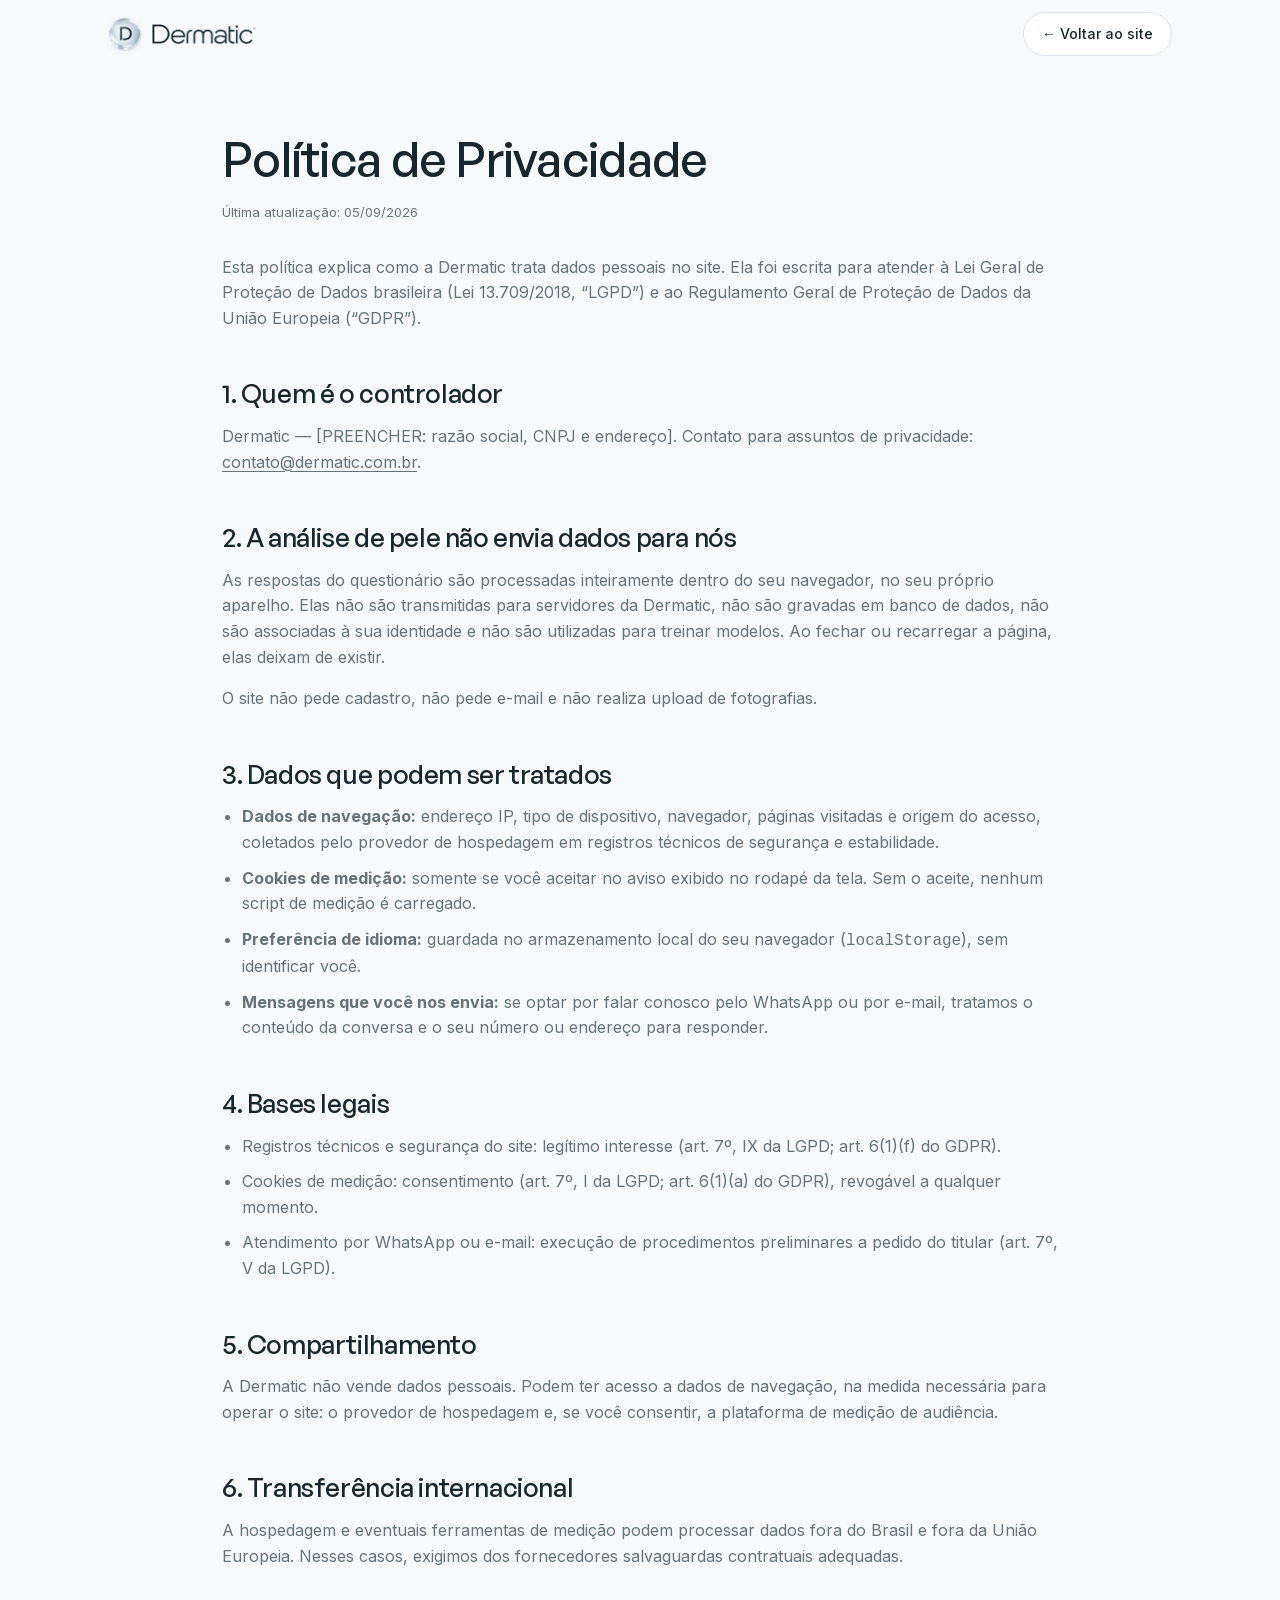
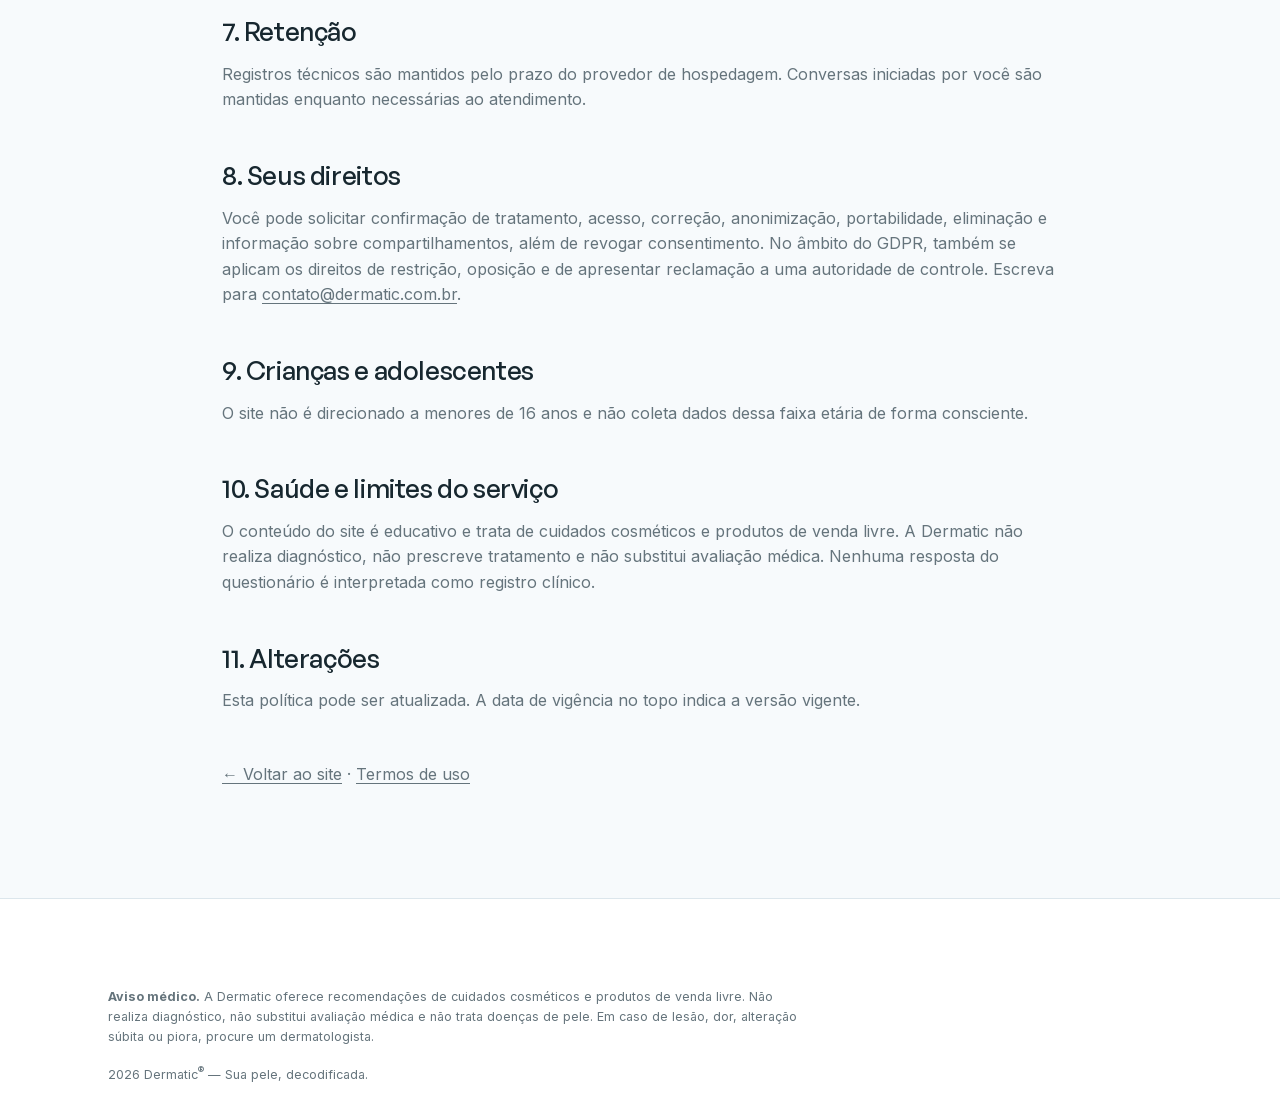
==== privacidade.html @ 9b75f523 "Site institucional da Dermatic com análise de pele Landing page única e estática, com o quiz de 9 pe" ====
<!doctype html>
<html lang="pt-BR">
<head>
<meta charset="utf-8">
<meta name="viewport" content="width=device-width,initial-scale=1">
<title>Política de Privacidade — Dermatic</title>
<meta name="description" content="Como a Dermatic trata dados pessoais: o que é coletado, o que não é, e seus direitos sob a LGPD e o GDPR.">
<meta name="robots" content="index,follow">
<link rel="canonical" href="https://dermatic.com.br/privacidade.html">
<link rel="icon" href="favicon.ico" sizes="any">
<link rel="stylesheet" href="assets/css/styles.css">
</head>
<body>
<header class="header">
  <div class="wrap header-in">
    <a class="brand" href="index.html" aria-label="Dermatic — página inicial">
      <img class="orb" src="assets/logo/orb-mark.png" width="34" height="34" alt="" aria-hidden="true">
      <img class="wordmark" src="assets/logo/wordmark.png" width="104" height="21" alt="Dermatic">
    </a>
    <div class="header-actions">
      <a class="btn btn-ghost btn-sm" href="index.html">← Voltar ao site</a>
    </div>
  </div>
</header>

<main class="wrap doc">
  <h1>Política de Privacidade</h1>
  <p class="updated">Última atualização: <!-- TODO: revisão jurídica — inserir data de vigência -->05/09/2026</p>

  <p>Esta política explica como a Dermatic trata dados pessoais no site. Ela foi escrita para atender à Lei Geral de Proteção de Dados brasileira (Lei 13.709/2018, “LGPD”) e ao Regulamento Geral de Proteção de Dados da União Europeia (“GDPR”).</p>

  <h2>1. Quem é o controlador</h2>
  <!-- TODO: revisão jurídica — inserir razão social, CNPJ e endereço completo do controlador -->
  <p>Dermatic — [PREENCHER: razão social, CNPJ e endereço]. Contato para assuntos de privacidade: <a href="mailto:contato@dermatic.com.br">contato@dermatic.com.br</a>.</p>
  <!-- TODO: revisão jurídica — indicar encarregado (DPO) exigido pelo art. 41 da LGPD, se aplicável -->

  <h2>2. A análise de pele não envia dados para nós</h2>
  <p>As respostas do questionário são processadas inteiramente dentro do seu navegador, no seu próprio aparelho. Elas não são transmitidas para servidores da Dermatic, não são gravadas em banco de dados, não são associadas à sua identidade e não são utilizadas para treinar modelos. Ao fechar ou recarregar a página, elas deixam de existir.</p>
  <p>O site não pede cadastro, não pede e-mail e não realiza upload de fotografias.</p>

  <h2>3. Dados que podem ser tratados</h2>
  <ul>
    <li><strong>Dados de navegação:</strong> endereço IP, tipo de dispositivo, navegador, páginas visitadas e origem do acesso, coletados pelo provedor de hospedagem em registros técnicos de segurança e estabilidade.</li>
    <li><strong>Cookies de medição:</strong> somente se você aceitar no aviso exibido no rodapé da tela. Sem o aceite, nenhum script de medição é carregado.</li>
    <li><strong>Preferência de idioma:</strong> guardada no armazenamento local do seu navegador (<code>localStorage</code>), sem identificar você.</li>
    <li><strong>Mensagens que você nos envia:</strong> se optar por falar conosco pelo WhatsApp ou por e-mail, tratamos o conteúdo da conversa e o seu número ou endereço para responder.</li>
  </ul>

  <h2>4. Bases legais</h2>
  <ul>
    <li>Registros técnicos e segurança do site: legítimo interesse (art. 7º, IX da LGPD; art. 6(1)(f) do GDPR).</li>
    <li>Cookies de medição: consentimento (art. 7º, I da LGPD; art. 6(1)(a) do GDPR), revogável a qualquer momento.</li>
    <li>Atendimento por WhatsApp ou e-mail: execução de procedimentos preliminares a pedido do titular (art. 7º, V da LGPD).</li>
  </ul>
  <!-- TODO: revisão jurídica — confirmar bases legais conforme a operação real da empresa -->

  <h2>5. Compartilhamento</h2>
  <p>A Dermatic não vende dados pessoais. Podem ter acesso a dados de navegação, na medida necessária para operar o site: o provedor de hospedagem e, se você consentir, a plataforma de medição de audiência.</p>
  <!-- TODO: revisão jurídica — listar nominalmente os operadores contratados (hospedagem, pixel, analytics) -->

  <h2>6. Transferência internacional</h2>
  <p>A hospedagem e eventuais ferramentas de medição podem processar dados fora do Brasil e fora da União Europeia. Nesses casos, exigimos dos fornecedores salvaguardas contratuais adequadas.</p>
  <!-- TODO: revisão jurídica — indicar cláusulas contratuais padrão e países de destino -->

  <h2>7. Retenção</h2>
  <p>Registros técnicos são mantidos pelo prazo do provedor de hospedagem. Conversas iniciadas por você são mantidas enquanto necessárias ao atendimento.</p>
  <!-- TODO: revisão jurídica — definir prazos exatos de retenção -->

  <h2>8. Seus direitos</h2>
  <p>Você pode solicitar confirmação de tratamento, acesso, correção, anonimização, portabilidade, eliminação e informação sobre compartilhamentos, além de revogar consentimento. No âmbito do GDPR, também se aplicam os direitos de restrição, oposição e de apresentar reclamação a uma autoridade de controle. Escreva para <a href="mailto:contato@dermatic.com.br">contato@dermatic.com.br</a>.</p>

  <h2>9. Crianças e adolescentes</h2>
  <p>O site não é direcionado a menores de 16 anos e não coleta dados dessa faixa etária de forma consciente.</p>
  <!-- TODO: revisão jurídica — definir idade mínima e checagem, se necessário -->

  <h2>10. Saúde e limites do serviço</h2>
  <p>O conteúdo do site é educativo e trata de cuidados cosméticos e produtos de venda livre. A Dermatic não realiza diagnóstico, não prescreve tratamento e não substitui avaliação médica. Nenhuma resposta do questionário é interpretada como registro clínico.</p>

  <h2>11. Alterações</h2>
  <p>Esta política pode ser atualizada. A data de vigência no topo indica a versão vigente.</p>

  <p class="small muted" style="margin-top:var(--space-7)"><a href="index.html">← Voltar ao site</a> · <a href="termos.html">Termos de uso</a></p>
</main>

<footer class="footer">
  <div class="wrap legal" style="margin-top:0;border-top:0">
    <p><strong>Aviso médico.</strong> A Dermatic oferece recomendações de cuidados cosméticos e produtos de venda livre. Não realiza diagnóstico, não substitui avaliação médica e não trata doenças de pele. Em caso de lesão, dor, alteração súbita ou piora, procure um dermatologista.</p>
    <p>2026 Dermatic<sup>®</sup> — Sua pele, decodificada.</p>
  </div>
</footer>
</body>
</html>
---- assets/css/styles.css ----
/* ==========================================================================
   DERMATIC — Sua pele, decodificada.
   Estilos da landing page. Tokens extraídos do Brand Guide 2026:
   paleta oficial (p.04), tipografia (p.05), grid (p.23), design tokens (p.24),
   acessibilidade (p.25), botões e inputs (p.26), motion system (p.34).
   ========================================================================== */

/* --------------------------------------------------------------------------
   1. FONTES — self-hosted (sem CDN externo)
   General Sans (Fontshare, ITF Free Font License) substitui a Neue Montreal
   no display. Inter (SIL OFL) no corpo e na interface, como manda o guia.
   -------------------------------------------------------------------------- */
@font-face{
  font-family:"General Sans";src:url("../fonts/general-sans-400.woff2") format("woff2");
  font-weight:400;font-style:normal;font-display:swap;
}
@font-face{
  font-family:"General Sans";src:url("../fonts/general-sans-500.woff2") format("woff2");
  font-weight:500;font-style:normal;font-display:swap;
}
@font-face{
  font-family:"General Sans";src:url("../fonts/general-sans-600.woff2") format("woff2");
  font-weight:600;font-style:normal;font-display:swap;
}
@font-face{
  font-family:"Inter";src:url("../fonts/inter-latin.woff2") format("woff2");
  font-weight:100 900;font-style:normal;font-display:swap;
  unicode-range:U+0000-00FF,U+0131,U+0152-0153,U+02BB-02BC,U+02C6,U+02DA,U+02DC,U+0304,U+0308,U+0329,U+2000-206F,U+20AC,U+2122,U+2191,U+2193,U+2212,U+2215,U+FEFF,U+FFFD;
}
@font-face{
  font-family:"Inter";src:url("../fonts/inter-latin-ext.woff2") format("woff2");
  font-weight:100 900;font-style:normal;font-display:swap;
  unicode-range:U+0100-02BA,U+02BD-02C5,U+02C7-02CC,U+02CE-02D7,U+02DD-02FF,U+0304,U+0308,U+0329,U+1D00-1DBF,U+1E00-1E9F,U+1EF2-1EFF,U+2020,U+20A0-20AB,U+20AD-20C0,U+2113,U+2C60-2C7F,U+A720-A7FF;
}

/* --------------------------------------------------------------------------
   2. TOKENS
   -------------------------------------------------------------------------- */
:root{
  /* paleta oficial — p.04 */
  --color-ice:#F7FAFC;          /* branco gelo  — limpeza / espaço */
  --color-ice-blue:#EAF3F8;     /* azul gelo    — limpeza / espaço */
  --color-graphite:#17272F;     /* grafite      — confiança / contraste */
  --color-cool:#65747C;         /* cinza frio   — texto secundário */
  --color-clinical:#A9CADB;     /* azul clínico — tecnologia / calma */
  --color-nude:#E8B8A8;         /* nude pele    — humanidade / calor (5%) */
  --color-white:#FFFFFF;

  /* derivadas — nunca usar cor solta fora daqui */
  --color-line:#DCE6EC;
  --color-line-strong:#C3D6E1;
  --color-text:var(--color-graphite);
  --color-text-soft:var(--color-cool);
  --color-bg:var(--color-ice);

  /* tipografia — p.05 */
  --font-display:"General Sans","Neue Montreal","Helvetica Neue",Arial,sans-serif;
  --font-body:"Inter","Helvetica Neue",Arial,sans-serif;

  /* espaçamento — escala de 8 (p.24) */
  --space-1:4px;  --space-2:8px;  --space-3:12px; --space-4:16px;
  --space-5:24px; --space-6:32px; --space-7:48px; --space-8:64px;
  --space-9:96px; --space-10:128px;
  --section-y:clamp(64px,9vw,120px);

  /* raio — p.24 */
  --radius-input:12px; --radius-card:16px; --radius-hero:24px; --radius-pill:999px;

  /* sombra — p.24 */
  --shadow-1:0 8px 24px rgba(23,39,47,.06);
  --shadow-2:0 20px 60px rgba(23,39,47,.08);

  /* motion — p.34 */
  --t-micro:200ms;
  --t-enter:340ms;
  --ease:cubic-bezier(.22,.61,.25,1);

  /* layout — p.23 */
  --wrap:1160px;
  --gutter:clamp(20px,5vw,48px);
}

/* --------------------------------------------------------------------------
   3. RESET E BASE
   -------------------------------------------------------------------------- */
*,*::before,*::after{box-sizing:border-box}
html{scroll-behavior:smooth;-webkit-text-size-adjust:100%}
body{
  margin:0;background:var(--color-bg);color:var(--color-text);
  font-family:var(--font-body);font-size:17px;line-height:1.6;
  -webkit-font-smoothing:antialiased;overflow-x:hidden;
}
img{max-width:100%;height:auto;display:block}
a{color:inherit;text-decoration:none}
button{font:inherit;color:inherit;background:none;border:0;cursor:pointer}
input,textarea,select{font:inherit;color:inherit}
h1,h2,h3,h4{margin:0;font-family:var(--font-display);font-weight:500;letter-spacing:-.015em;line-height:1.1;text-wrap:balance}
p{margin:0}
ul{margin:0;padding:0;list-style:none}
:focus-visible{outline:2px solid var(--color-graphite);outline-offset:3px;border-radius:4px}

.wrap{width:100%;max-width:var(--wrap);margin:0 auto;padding:0 var(--gutter)}
.sr-only{position:absolute;width:1px;height:1px;padding:0;margin:-1px;overflow:hidden;clip:rect(0 0 0 0);white-space:nowrap;border:0}
.skip{position:absolute;left:-9999px;top:0;z-index:100;background:var(--color-graphite);color:#fff;padding:12px 20px;border-radius:0 0 var(--radius-input) 0}
.skip:focus{left:0}

/* tipografia utilitária */
.eyebrow{
  font-family:var(--font-body);font-size:11px;font-weight:600;letter-spacing:.2em;
  text-transform:uppercase;color:var(--color-cool);margin-bottom:var(--space-4);display:block;
}
.h-display{font-size:clamp(36px,7.2vw,72px);line-height:1.04;font-weight:500}
.h-section{font-size:clamp(28px,4.6vw,48px);line-height:1.12}
.h-card{font-size:clamp(19px,2.2vw,24px);line-height:1.25;font-weight:500}
.lead{font-size:clamp(17px,1.9vw,20px);line-height:1.6;color:var(--color-text-soft);max-width:60ch}
.muted{color:var(--color-text-soft)}
.small{font-size:14px;line-height:1.55}
.rule{width:48px;height:1px;background:var(--color-line-strong);border:0;margin:var(--space-5) 0}

/* --------------------------------------------------------------------------
   4. BOTÕES E CONTROLES — p.26
   -------------------------------------------------------------------------- */
.btn{
  display:inline-flex;align-items:center;justify-content:center;gap:10px;
  padding:15px 28px;border-radius:var(--radius-pill);font-size:15px;font-weight:500;
  border:1px solid transparent;text-align:center;
  transition:background var(--t-micro) var(--ease),color var(--t-micro) var(--ease),
             border-color var(--t-micro) var(--ease),transform var(--t-micro) var(--ease);
}
.btn:active{transform:translateY(1px)}
.btn-primary{background:var(--color-graphite);color:#fff}
.btn-primary:hover{background:#0d1a20}
.btn-ghost{background:var(--color-white);border-color:var(--color-line);color:var(--color-graphite)}
.btn-ghost:hover{border-color:var(--color-line-strong);background:var(--color-ice-blue)}
.btn-sm{padding:10px 18px;font-size:14px}
.btn-wide{width:100%}
.btn[disabled]{opacity:.4;cursor:not-allowed}
.btn svg{flex:none}

/* --------------------------------------------------------------------------
   5. AVISO SUPERIOR + HEADER
   -------------------------------------------------------------------------- */
.topbar{
  background:var(--color-graphite);color:rgba(255,255,255,.86);
  font-size:12.5px;line-height:1.45;text-align:center;padding:9px var(--gutter);
}
.topbar b{color:#fff;font-weight:600}

.header{
  position:sticky;top:0;z-index:50;
  background:rgba(247,250,252,.94);backdrop-filter:blur(16px);-webkit-backdrop-filter:blur(16px);
  border-bottom:1px solid transparent;transition:border-color var(--t-micro) var(--ease),background var(--t-micro) var(--ease);
}
.header.is-stuck{border-bottom-color:var(--color-line)}
.header-in{display:flex;align-items:center;gap:var(--space-5);height:68px}
.brand{display:flex;align-items:center;gap:10px;flex:none}
.brand .orb{width:34px;height:34px;mix-blend-mode:multiply}
.brand .wordmark{width:104px}
.nav{display:none;margin-left:auto;gap:var(--space-6);align-items:center}
.nav a{font-size:14.5px;color:var(--color-text-soft);transition:color var(--t-micro) var(--ease)}
.nav a:hover{color:var(--color-graphite)}
.header-actions{display:flex;align-items:center;gap:var(--space-3);margin-left:auto}
.nav + .header-actions{margin-left:var(--space-5)}

/* seletor de idioma */
.lang{display:inline-flex;border:1px solid var(--color-line);border-radius:var(--radius-pill);overflow:hidden;background:var(--color-white)}
.lang button{
  padding:7px 12px;font-size:12px;font-weight:600;letter-spacing:.06em;color:var(--color-cool);
  transition:background var(--t-micro) var(--ease),color var(--t-micro) var(--ease);
}
.lang button[aria-pressed="true"]{background:var(--color-graphite);color:#fff}

.header .btn-header{display:none}
@media (min-width:760px){ .header .btn-header{display:inline-flex} }
@media (min-width:900px){ .nav{display:flex} }

/* --------------------------------------------------------------------------
   6. SEÇÕES E SUPERFÍCIES
   -------------------------------------------------------------------------- */
.section{padding:var(--section-y) 0;position:relative}
section[id],#quiz,#result{scroll-margin-top:84px}
.section-white{background:var(--color-white)}
.section-ice{background:var(--color-ice-blue)}
.section-head{max-width:62ch;margin-bottom:var(--space-7)}
.section-head .lead{margin-top:var(--space-4)}

.card{
  background:var(--color-white);border:1px solid var(--color-line);
  border-radius:var(--radius-card);padding:var(--space-5);box-shadow:var(--shadow-1);
}
.grid{display:grid;gap:var(--space-4)}
@media (min-width:760px){
  .grid-2{grid-template-columns:repeat(2,1fr)}
  .grid-3{grid-template-columns:repeat(3,1fr)}
  .grid-4{grid-template-columns:repeat(2,1fr)}
}
@media (min-width:1040px){ .grid-4{grid-template-columns:repeat(4,1fr)} }

/* --------------------------------------------------------------------------
   7. CLINICAL GLASS — orbe, anéis de leitura e texturas (p.06, p.19, p.20)
   Construídos em CSS/SVG: transparência 60–85%, bordas finas, sombra difusa.
   -------------------------------------------------------------------------- */
.glass{
  background:linear-gradient(150deg,rgba(255,255,255,.9),rgba(234,243,248,.6));
  border:1px solid rgba(255,255,255,.9);box-shadow:var(--shadow-2);
  backdrop-filter:blur(18px);-webkit-backdrop-filter:blur(18px);
}
.orb-deco{
  position:absolute;border-radius:50%;pointer-events:none;opacity:.55;
  background:
    radial-gradient(circle at 34% 28%,rgba(255,255,255,.95) 0%,rgba(255,255,255,.35) 34%,rgba(169,202,219,.16) 62%,rgba(255,255,255,0) 72%),
    radial-gradient(circle at 68% 78%,rgba(169,202,219,.22) 0%,rgba(255,255,255,0) 58%);
  border:1px solid rgba(255,255,255,.7);
}

/* --------------------------------------------------------------------------
   8. HERO
   -------------------------------------------------------------------------- */
.hero{position:relative;overflow:hidden;padding:clamp(48px,8vw,96px) 0 clamp(56px,8vw,104px)}
.hero::before{
  content:"";position:absolute;inset:-30% -10% auto -20%;height:120%;z-index:0;
  background:
    radial-gradient(60% 55% at 78% 18%,rgba(234,243,248,.9) 0%,rgba(247,250,252,0) 70%),
    radial-gradient(45% 40% at 12% 82%,rgba(232,184,168,.14) 0%,rgba(247,250,252,0) 70%);
}
.hero-in{position:relative;z-index:1;display:grid;gap:var(--space-8);align-items:center}
@media (min-width:960px){ .hero-in{grid-template-columns:1.05fr .95fr;gap:var(--space-7)} }
.hero h1{margin-bottom:var(--space-5)}
.hero h1 em{font-style:normal;color:var(--color-cool)}
.hero-ctas{display:flex;flex-wrap:wrap;gap:var(--space-3);margin-top:var(--space-6)}
.hero-ctas .btn{flex:1 1 auto;min-width:200px}
.hero-seals{display:flex;flex-wrap:wrap;gap:var(--space-4) var(--space-5);margin-top:var(--space-5);color:var(--color-text-soft);font-size:14px}
.hero-seals li{display:flex;align-items:center;gap:8px}
.hero-seals svg{color:var(--color-clinical)}

/* visual: foto em disco de vidro + anéis de leitura + chips */
.scan{position:relative;aspect-ratio:1;max-width:min(78vw,460px);margin:0 auto;width:100%}
.scan-photo{
  position:absolute;inset:12%;border-radius:50%;overflow:hidden;
  box-shadow:var(--shadow-2);
}
.scan-photo img{width:100%;height:100%;object-fit:cover}
.scan-photo::after{
  content:"";position:absolute;inset:0;border-radius:50%;
  background:linear-gradient(140deg,rgba(255,255,255,.42),rgba(255,255,255,0) 46%,rgba(169,202,219,.2));
  border:1px solid rgba(255,255,255,.75);
}
.scan-rings{position:absolute;inset:0;width:100%;height:100%;color:var(--color-clinical)}
.scan-chip{
  position:absolute;display:flex;align-items:center;gap:8px;white-space:nowrap;
  background:rgba(255,255,255,.92);border:1px solid var(--color-line);
  border-radius:var(--radius-pill);padding:8px 14px;font-size:12.5px;
  box-shadow:var(--shadow-1);backdrop-filter:blur(10px);
}
.scan-chip b{font-weight:600;font-size:12.5px}
.scan-chip .dot{width:6px;height:6px;border-radius:50%;background:var(--color-clinical);flex:none}
.scan-chip--1{top:12%;left:-4%}
.scan-chip--2{top:46%;right:-6%}
.scan-chip--3{bottom:12%;left:2%}
@media (max-width:520px){ .scan-chip{font-size:11.5px;padding:6px 11px} }

/* faixa de números honestos (sem métrica inventada) */
.facts{border-top:1px solid var(--color-line);border-bottom:1px solid var(--color-line);background:var(--color-white)}
.facts-in{display:grid;grid-template-columns:repeat(2,1fr)}
@media (min-width:760px){ .facts-in{grid-template-columns:repeat(4,1fr)} }
.fact{padding:var(--space-5) var(--space-4);text-align:center;border-right:1px solid var(--color-line);border-bottom:1px solid var(--color-line)}
@media (min-width:760px){ .fact{border-bottom:0} .fact:last-child{border-right:0} }
@media (max-width:759px){ .fact:nth-child(2n){border-right:0} .fact:nth-child(n+3){border-bottom:0} }
.fact b{display:block;font-family:var(--font-display);font-size:clamp(30px,5vw,42px);font-weight:500;line-height:1}
.fact span{display:block;margin-top:8px;font-size:12px;letter-spacing:.14em;text-transform:uppercase;color:var(--color-cool)}

/* --------------------------------------------------------------------------
   9. PROBLEMA / PASSOS / FATORES
   -------------------------------------------------------------------------- */
.step{position:relative;padding-top:var(--space-5)}
.step-n{
  font-family:var(--font-display);font-size:13px;font-weight:600;letter-spacing:.16em;
  color:var(--color-cool);display:block;margin-bottom:var(--space-3);
}
.step h3,.problem h3{margin-bottom:var(--space-3)}
.problem p,.step p{color:var(--color-text-soft);font-size:16px}
.icon-orb{
  width:44px;height:44px;border-radius:50%;display:grid;place-items:center;margin-bottom:var(--space-4);
  background:radial-gradient(circle at 35% 30%,#fff 0%,rgba(255,255,255,.5) 45%,rgba(169,202,219,.28) 100%);
  border:1px solid rgba(255,255,255,.9);box-shadow:var(--shadow-1);color:var(--color-graphite);
}
.icon-orb svg{width:20px;height:20px}

/* nota de limite clínico, discreta mas legível */
.note{
  display:flex;gap:12px;align-items:flex-start;margin-top:var(--space-6);
  background:var(--color-ice-blue);border:1px solid var(--color-line);
  border-radius:var(--radius-card);padding:var(--space-4);font-size:14.5px;color:var(--color-text-soft);
}
.note svg{flex:none;margin-top:2px;color:var(--color-cool)}

/* --------------------------------------------------------------------------
   10. QUIZ — o herói da página
   -------------------------------------------------------------------------- */
.quiz-shell{
  background:var(--color-white);border:1px solid var(--color-line);
  border-radius:var(--radius-hero);box-shadow:var(--shadow-2);overflow:hidden;
  max-width:760px;margin:0 auto;
}
.quiz-top{display:flex;align-items:center;gap:var(--space-4);padding:var(--space-4) var(--space-5);border-bottom:1px solid var(--color-line)}
.quiz-top .mark{display:flex;align-items:center;gap:8px;font-size:12px;letter-spacing:.16em;text-transform:uppercase;color:var(--color-cool)}
.quiz-top .mark img{width:20px;height:20px;mix-blend-mode:multiply}
.quiz-count{margin-left:auto;font-size:12px;letter-spacing:.12em;color:var(--color-cool);font-variant-numeric:tabular-nums}
.quiz-bar{height:2px;background:var(--color-line)}
.quiz-bar i{display:block;height:100%;width:0;background:var(--color-graphite);transition:width var(--t-enter) var(--ease)}
.quiz-body{padding:var(--space-6) var(--space-5)}
@media (min-width:700px){ .quiz-body{padding:var(--space-7)} }
.quiz-q{font-family:var(--font-display);font-size:clamp(22px,3.2vw,30px);line-height:1.2;font-weight:500;margin-bottom:var(--space-3)}
.quiz-help{color:var(--color-text-soft);font-size:15px;margin-bottom:var(--space-5)}
.opts{display:grid;gap:10px}
@media (min-width:640px){ .opts.cols-2{grid-template-columns:1fr 1fr} }
.opt{
  display:flex;align-items:center;gap:12px;width:100%;text-align:left;
  padding:16px 18px;border:1px solid var(--color-line);border-radius:var(--radius-input);
  background:var(--color-white);transition:border-color var(--t-micro) var(--ease),background var(--t-micro) var(--ease);
}
.opt:hover{border-color:var(--color-line-strong);background:var(--color-ice)}
.opt .box{
  width:20px;height:20px;border:1px solid var(--color-line-strong);flex:none;
  border-radius:50%;display:grid;place-items:center;transition:border-color var(--t-micro) var(--ease),background var(--t-micro) var(--ease);
}
.opt.multi .box{border-radius:6px}
.opt .box svg{width:12px;height:12px;opacity:0;color:#fff;transition:opacity var(--t-micro) var(--ease)}
.opt[aria-checked="true"],.opt[aria-pressed="true"]{border-color:var(--color-graphite);background:var(--color-ice)}
.opt[aria-checked="true"] .box,.opt[aria-pressed="true"] .box{background:var(--color-graphite);border-color:var(--color-graphite)}
.opt[aria-checked="true"] .box svg,.opt[aria-pressed="true"] .box svg{opacity:1}
.opt .txt{display:flex;flex-direction:column;gap:2px}
.opt .txt b{font-weight:500;font-size:16px}
.opt .txt span{font-size:13.5px;color:var(--color-text-soft)}
.quiz-field{width:100%;min-height:120px;padding:14px 16px;border:1px solid var(--color-line);border-radius:var(--radius-input);background:var(--color-white);resize:vertical}
.quiz-field:focus{outline:2px solid var(--color-clinical);outline-offset:0;border-color:var(--color-clinical)}
.quiz-actions{display:flex;align-items:center;gap:var(--space-3);margin-top:var(--space-6)}
.quiz-actions .btn-primary{margin-left:auto}
.quiz-back{font-size:14px;color:var(--color-cool);padding:10px 4px}
.quiz-back:hover{color:var(--color-graphite)}
.quiz-foot{padding:var(--space-4) var(--space-5);border-top:1px solid var(--color-line);background:var(--color-ice);font-size:13px;color:var(--color-cool)}

/* estado "analisando" */
.thinking{display:flex;flex-direction:column;align-items:center;text-align:center;gap:var(--space-4);padding:var(--space-7) 0}
.thinking p{max-width:38ch;color:var(--color-text-soft);font-size:15px}
.dots{display:flex;gap:8px}
.dots i{width:9px;height:9px;border-radius:50%;background:var(--color-clinical);animation:pulse 1.4s var(--ease) infinite}
.dots i:nth-child(2){animation-delay:.18s}
.dots i:nth-child(3){animation-delay:.36s}
@keyframes pulse{0%,100%{opacity:.3;transform:scale(.85)}50%{opacity:1;transform:scale(1)}}

/* --------------------------------------------------------------------------
   11. RESULTADO
   -------------------------------------------------------------------------- */
.result{display:none;padding-top:var(--space-7)}
.result.is-on{display:block}
.result-head{display:flex;flex-wrap:wrap;gap:var(--space-4);align-items:flex-start;margin-bottom:var(--space-6)}
.result-head h3{font-size:clamp(24px,3.6vw,36px);margin-bottom:var(--space-4)}
.result-head .btn{width:100%}
@media (min-width:700px){ .result-head .btn{width:auto;margin-left:auto} }
.chips{display:flex;flex-wrap:wrap;gap:8px}
.chip{
  display:inline-flex;align-items:center;padding:7px 14px;border-radius:var(--radius-pill);
  background:var(--color-white);border:1px solid var(--color-line);font-size:13px;color:var(--color-text-soft);
}
.chip.is-key{background:var(--color-graphite);border-color:var(--color-graphite);color:#fff;font-weight:500}
.result-grid{display:grid;gap:var(--space-5)}
@media (min-width:960px){ .result-grid{grid-template-columns:1.4fr .85fr;align-items:start} }
.block{margin-bottom:var(--space-6)}
.block h4{font-size:13px;font-family:var(--font-body);font-weight:600;letter-spacing:.16em;text-transform:uppercase;color:var(--color-cool);margin-bottom:var(--space-4)}
.routine{display:grid;gap:2px;border:1px solid var(--color-line);border-radius:var(--radius-card);overflow:hidden;background:var(--color-line)}
.rstep{display:flex;gap:var(--space-4);padding:var(--space-4) var(--space-5);background:var(--color-white)}
.rstep b{font-family:var(--font-display);font-size:13px;color:var(--color-cool);padding-top:3px;font-variant-numeric:tabular-nums}
.rstep strong{display:block;font-weight:500;font-size:16px;margin-bottom:2px}
.rstep span{font-size:14px;color:var(--color-text-soft)}
.prods{display:grid;gap:var(--space-4)}
@media (min-width:700px){ .prods{grid-template-columns:1fr 1fr} }
.prod{background:var(--color-white);border:1px solid var(--color-line);border-radius:var(--radius-card);padding:var(--space-5)}
.prod-top{display:flex;justify-content:space-between;align-items:center;gap:var(--space-3);margin-bottom:var(--space-3)}
.prod-cat{font-size:11px;letter-spacing:.14em;text-transform:uppercase;color:var(--color-cool)}
.prod-price{font-size:12.5px;color:var(--color-cool);background:var(--color-ice-blue);padding:4px 10px;border-radius:var(--radius-pill)}
.prod h5{margin:0 0 var(--space-4);font-family:var(--font-display);font-size:18px;font-weight:500;line-height:1.25}
.prod dl{margin:0;display:grid;gap:var(--space-3)}
.prod dt{font-size:11px;letter-spacing:.12em;text-transform:uppercase;color:var(--color-cool);margin-bottom:3px}
.prod dd{margin:0;font-size:14px;color:var(--color-text-soft)}
.aside-card{background:var(--color-white);border:1px solid var(--color-line);border-radius:var(--radius-card);padding:var(--space-5);margin-bottom:var(--space-4)}
.aside-card.is-alert{background:var(--color-ice-blue);border-color:var(--color-line-strong)}
.aside-card h4{margin-bottom:var(--space-3)}
.aside-card li{position:relative;padding-left:18px;font-size:14px;color:var(--color-text-soft);margin-bottom:10px}
.aside-card li::before{content:"";position:absolute;left:0;top:8px;width:6px;height:6px;border-radius:50%;background:var(--color-clinical)}
.aside-card li:last-child{margin-bottom:0}
.result-cta{margin-top:var(--space-6);padding:var(--space-6);border-radius:var(--radius-hero);background:var(--color-graphite);color:#fff;text-align:center}
.result-cta h4{color:rgba(255,255,255,.6);margin-bottom:var(--space-3)}
.result-cta p{color:rgba(255,255,255,.82);max-width:46ch;margin:0 auto var(--space-5);font-size:15px}
.result-cta .btn-ghost{background:transparent;border-color:rgba(255,255,255,.3);color:#fff}
.result-cta .btn-ghost:hover{background:rgba(255,255,255,.1);border-color:rgba(255,255,255,.5)}

/* --------------------------------------------------------------------------
   12. LISTAS FAZ / NÃO FAZ (p.36) E PREOCUPAÇÕES
   -------------------------------------------------------------------------- */
.limits{display:grid;gap:var(--space-4)}
@media (min-width:860px){ .limits{grid-template-columns:1fr 1fr} }
.limits li{display:flex;gap:12px;align-items:flex-start;padding:14px 0;border-bottom:1px solid var(--color-line);font-size:15.5px}
.limits li:last-child{border-bottom:0}
.limits svg{flex:none;margin-top:3px}
.limits .yes svg{color:var(--color-clinical)}
.limits .no svg{color:var(--color-nude)}
.tags{display:flex;flex-wrap:wrap;gap:10px}
.tag{padding:10px 18px;border-radius:var(--radius-pill);background:var(--color-white);border:1px solid var(--color-line);font-size:14.5px}

/* --------------------------------------------------------------------------
   13. FAQ
   -------------------------------------------------------------------------- */
.faq{border-top:1px solid var(--color-line)}
.faq details{border-bottom:1px solid var(--color-line)}
.faq summary{
  display:flex;align-items:center;gap:var(--space-4);padding:var(--space-5) 0;cursor:pointer;
  font-family:var(--font-display);font-size:clamp(17px,2.1vw,20px);font-weight:500;list-style:none;
}
.faq summary::-webkit-details-marker{display:none}
.faq summary::after{
  content:"";margin-left:auto;flex:none;width:12px;height:12px;
  border-right:1.5px solid var(--color-cool);border-bottom:1.5px solid var(--color-cool);
  transform:rotate(45deg) translate(-2px,-2px);transition:transform var(--t-micro) var(--ease);
}
.faq details[open] summary::after{transform:rotate(-135deg) translate(-4px,-4px)}
.faq .answer{padding:0 0 var(--space-5);color:var(--color-text-soft);max-width:70ch;font-size:15.5px}

/* --------------------------------------------------------------------------
   14. CTA FINAL E RODAPÉ
   -------------------------------------------------------------------------- */
.cta-final{background:var(--color-graphite);color:#fff;text-align:center;position:relative;overflow:hidden}
.cta-final .orb-deco{width:420px;height:420px;top:-180px;right:-120px;opacity:.14}
.cta-final h2{color:#fff;position:relative}
.cta-final p{color:rgba(255,255,255,.76);margin:var(--space-5) auto 0;max-width:52ch;position:relative}
.cta-final .btns{display:flex;flex-wrap:wrap;gap:var(--space-3);justify-content:center;margin-top:var(--space-6);position:relative}
.cta-final .btn-primary{background:#fff;color:var(--color-graphite)}
.cta-final .btn-primary:hover{background:var(--color-ice-blue)}
.cta-final .btn-ghost{background:transparent;border-color:rgba(255,255,255,.32);color:#fff}
.cta-final .btn-ghost:hover{background:rgba(255,255,255,.1)}

.footer{background:var(--color-white);border-top:1px solid var(--color-line);padding:var(--space-8) 0 var(--space-6)}
.footer-grid{display:grid;gap:var(--space-7)}
@media (min-width:820px){ .footer-grid{grid-template-columns:1.4fr 1fr 1fr;gap:var(--space-6)} }
.footer .brand{margin-bottom:var(--space-4)}
.footer .brand .orb{width:40px;height:40px}
.footer .brand .wordmark{width:124px}
.footer h4{font-size:11px;font-family:var(--font-body);font-weight:600;letter-spacing:.16em;text-transform:uppercase;color:var(--color-cool);margin-bottom:var(--space-4)}
.footer li{margin-bottom:12px}
.footer a{font-size:14.5px;color:var(--color-text-soft);transition:color var(--t-micro) var(--ease)}
.footer a:hover{color:var(--color-graphite)}
.socials{display:flex;gap:10px;margin-top:var(--space-4)}
.socials a{
  width:40px;height:40px;border-radius:50%;border:1px solid var(--color-line);
  display:grid;place-items:center;color:var(--color-cool);
  transition:border-color var(--t-micro) var(--ease),color var(--t-micro) var(--ease);
}
.socials a:hover{border-color:var(--color-graphite);color:var(--color-graphite)}
.legal{margin-top:var(--space-7);padding-top:var(--space-5);border-top:1px solid var(--color-line);display:grid;gap:var(--space-4)}
.legal p{font-size:12.5px;color:var(--color-cool);max-width:88ch}
.legal .row{display:flex;flex-wrap:wrap;gap:var(--space-4);align-items:center;justify-content:space-between}

/* --------------------------------------------------------------------------
   15. WHATSAPP FLUTUANTE (mobile) E BANNER DE CONSENTIMENTO
   -------------------------------------------------------------------------- */
.wa-float{
  position:fixed;right:16px;bottom:16px;z-index:60;width:56px;height:56px;border-radius:50%;
  background:var(--color-graphite);color:#fff;display:grid;place-items:center;box-shadow:var(--shadow-2);
  transition:transform var(--t-micro) var(--ease);
}
.wa-float:hover{transform:scale(1.05)}
@media (min-width:900px){ .wa-float{display:none} }

.consent{
  position:fixed;left:16px;right:16px;bottom:16px;z-index:70;display:none;
  background:var(--color-white);border:1px solid var(--color-line);border-radius:var(--radius-card);
  box-shadow:var(--shadow-2);padding:var(--space-5);gap:var(--space-4);
  align-items:center;flex-wrap:wrap;max-width:680px;margin:0 auto;
}
.consent.is-on{display:flex}
.consent p{font-size:13.5px;color:var(--color-text-soft);flex:1 1 260px;margin:0}
.consent .btns{display:flex;gap:10px;margin-left:auto}

/* --------------------------------------------------------------------------
   16. ANIMAÇÃO DE ENTRADA — p.34 (fade + 8–16px, ease-out, sem bounce)
   -------------------------------------------------------------------------- */
.reveal{opacity:0;transform:translateY(14px);transition:opacity var(--t-enter) var(--ease),transform var(--t-enter) var(--ease)}
.reveal.is-in{opacity:1;transform:none}

@media (prefers-reduced-motion:reduce){
  *,*::before,*::after{animation-duration:.01ms!important;animation-iteration-count:1!important;transition-duration:.01ms!important}
  html{scroll-behavior:auto}
  .reveal{opacity:1;transform:none}
}

/* --------------------------------------------------------------------------
   17. PÁGINAS LEGAIS
   -------------------------------------------------------------------------- */
.doc{max-width:76ch;padding:var(--space-8) 0 var(--space-9)}
.doc h1{font-size:clamp(30px,5vw,48px);margin-bottom:var(--space-4)}
.doc h2{font-size:clamp(20px,2.6vw,26px);margin:var(--space-7) 0 var(--space-4)}
.doc p,.doc li{color:var(--color-text-soft);font-size:16px;margin-bottom:var(--space-4)}
.doc ul{margin:0 0 var(--space-4);padding-left:20px;list-style:disc}
.doc li{margin-bottom:10px}
.doc .updated{font-size:13px;color:var(--color-cool);margin-bottom:var(--space-6)}
.doc a{text-decoration:underline;text-underline-offset:3px}
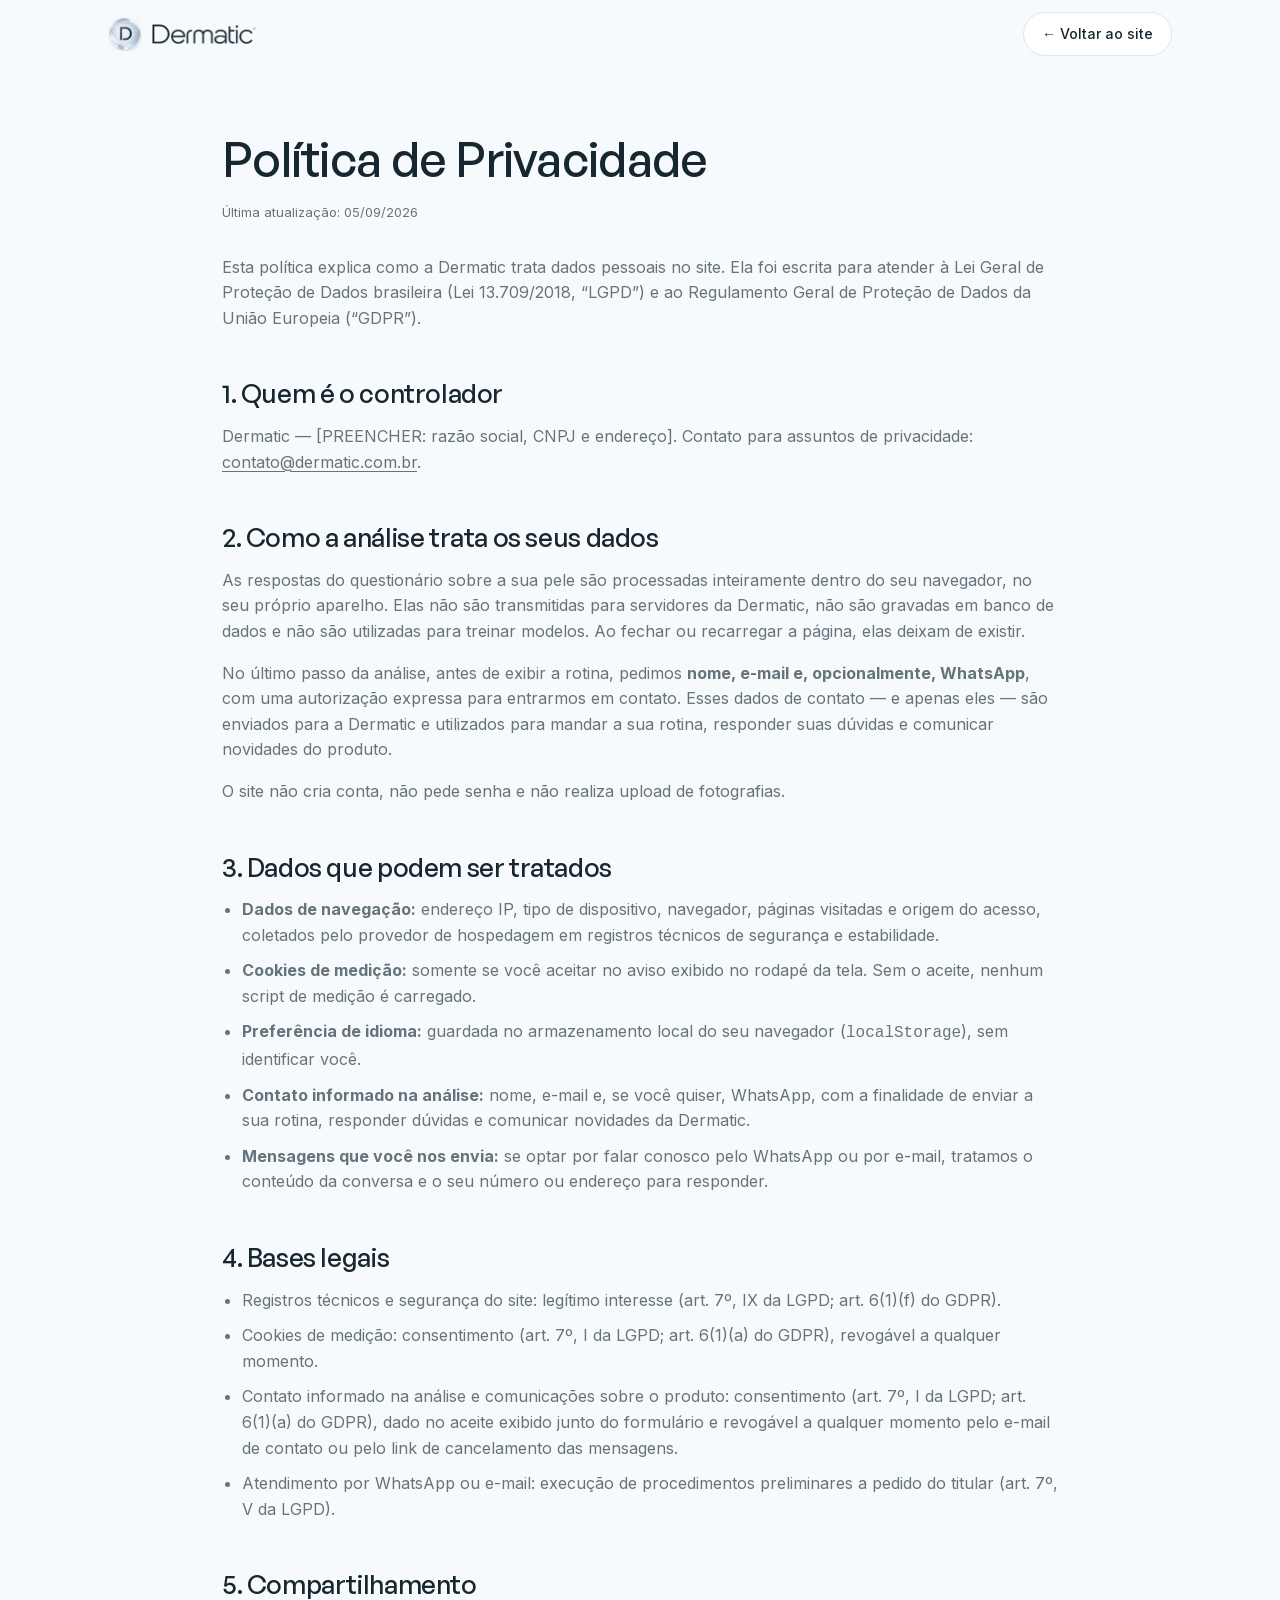
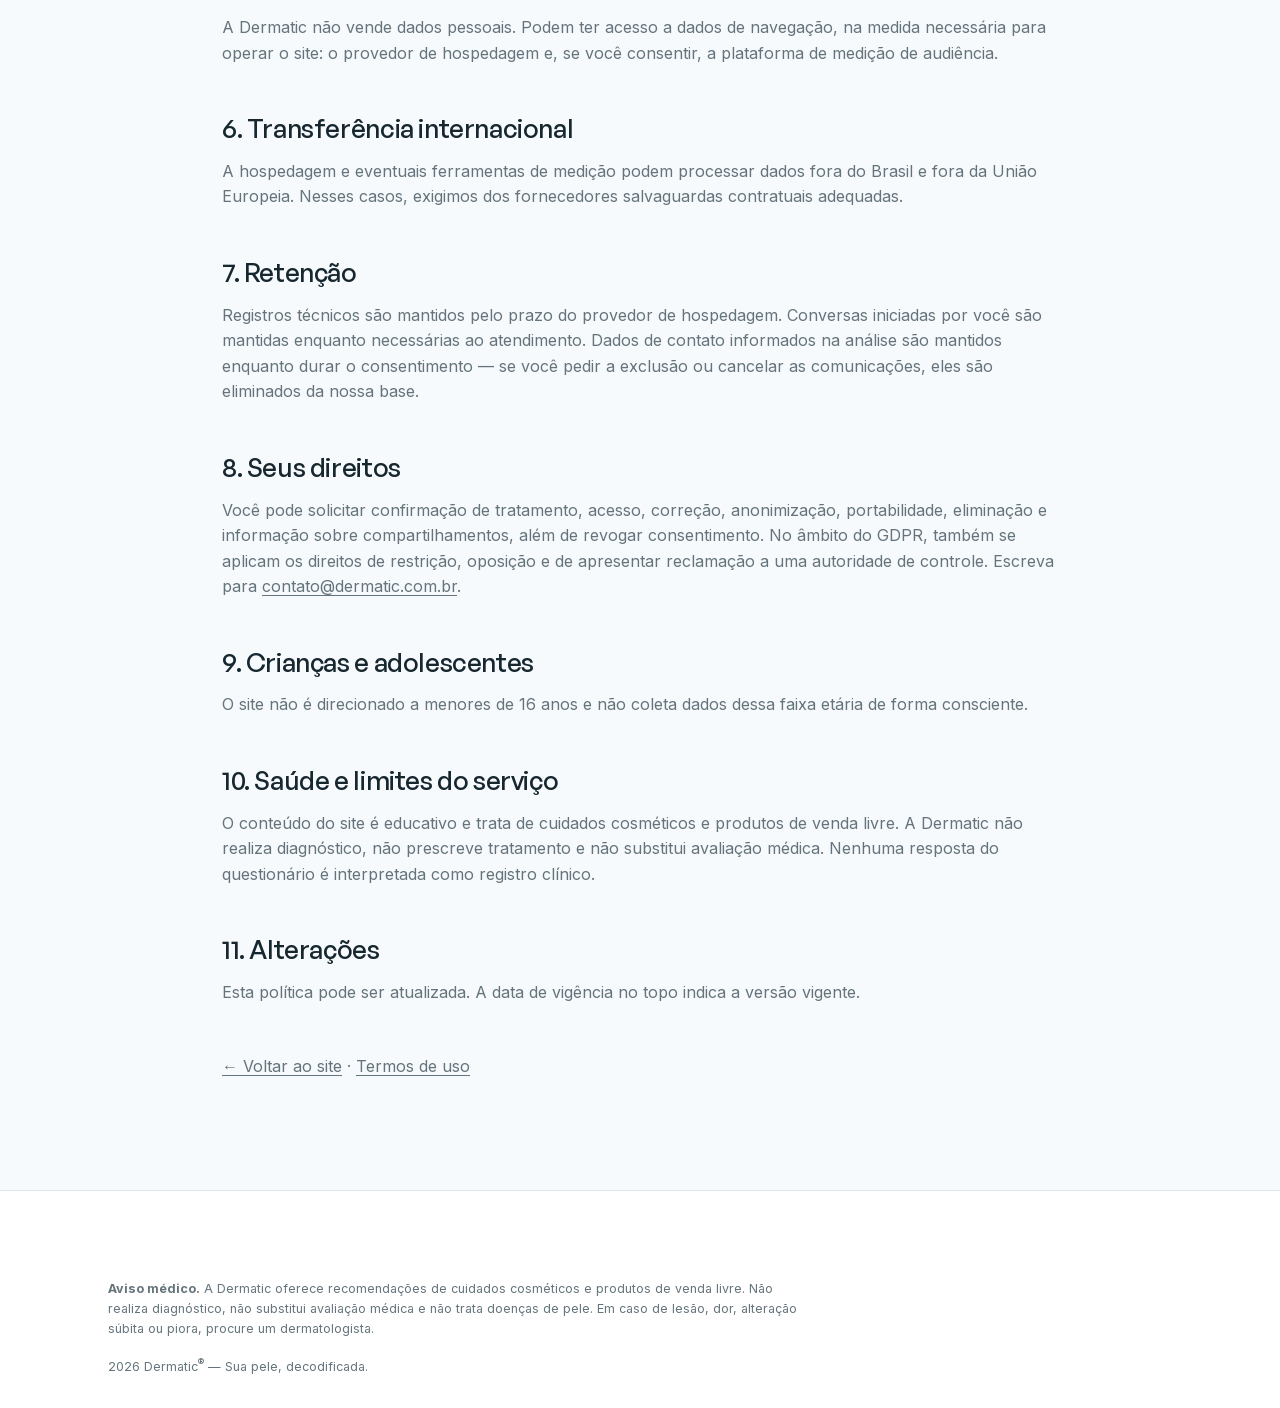
==== commit 9c449851: "Hero interativo e captura de contato antes do resultado - Substitui a foto do hero por uma amostra d" ====
--- a/privacidade.html
+++ b/privacidade.html
@@ -34,15 +34,18 @@
   <p>Dermatic — [PREENCHER: razão social, CNPJ e endereço]. Contato para assuntos de privacidade: <a href="mailto:contato@dermatic.com.br">contato@dermatic.com.br</a>.</p>
   <!-- TODO: revisão jurídica — indicar encarregado (DPO) exigido pelo art. 41 da LGPD, se aplicável -->
 
-  <h2>2. A análise de pele não envia dados para nós</h2>
-  <p>As respostas do questionário são processadas inteiramente dentro do seu navegador, no seu próprio aparelho. Elas não são transmitidas para servidores da Dermatic, não são gravadas em banco de dados, não são associadas à sua identidade e não são utilizadas para treinar modelos. Ao fechar ou recarregar a página, elas deixam de existir.</p>
-  <p>O site não pede cadastro, não pede e-mail e não realiza upload de fotografias.</p>
+  <h2>2. Como a análise trata os seus dados</h2>
+  <p>As respostas do questionário sobre a sua pele são processadas inteiramente dentro do seu navegador, no seu próprio aparelho. Elas não são transmitidas para servidores da Dermatic, não são gravadas em banco de dados e não são utilizadas para treinar modelos. Ao fechar ou recarregar a página, elas deixam de existir.</p>
+  <p>No último passo da análise, antes de exibir a rotina, pedimos <strong>nome, e-mail e, opcionalmente, WhatsApp</strong>, com uma autorização expressa para entrarmos em contato. Esses dados de contato — e apenas eles — são enviados para a Dermatic e utilizados para mandar a sua rotina, responder suas dúvidas e comunicar novidades do produto.</p>
+  <p>O site não cria conta, não pede senha e não realiza upload de fotografias.</p>
+  <!-- TODO: revisão jurídica — se um dia as respostas do questionário forem enviadas junto do contato, elas passam a ser dado pessoal sensível de saúde (art. 5º, II da LGPD; art. 9 do GDPR) e exigem consentimento específico e destacado, além de revisão desta seção. -->
 
   <h2>3. Dados que podem ser tratados</h2>
   <ul>
     <li><strong>Dados de navegação:</strong> endereço IP, tipo de dispositivo, navegador, páginas visitadas e origem do acesso, coletados pelo provedor de hospedagem em registros técnicos de segurança e estabilidade.</li>
     <li><strong>Cookies de medição:</strong> somente se você aceitar no aviso exibido no rodapé da tela. Sem o aceite, nenhum script de medição é carregado.</li>
     <li><strong>Preferência de idioma:</strong> guardada no armazenamento local do seu navegador (<code>localStorage</code>), sem identificar você.</li>
+    <li><strong>Contato informado na análise:</strong> nome, e-mail e, se você quiser, WhatsApp, com a finalidade de enviar a sua rotina, responder dúvidas e comunicar novidades da Dermatic.</li>
     <li><strong>Mensagens que você nos envia:</strong> se optar por falar conosco pelo WhatsApp ou por e-mail, tratamos o conteúdo da conversa e o seu número ou endereço para responder.</li>
   </ul>
 
@@ -50,20 +53,21 @@
   <ul>
     <li>Registros técnicos e segurança do site: legítimo interesse (art. 7º, IX da LGPD; art. 6(1)(f) do GDPR).</li>
     <li>Cookies de medição: consentimento (art. 7º, I da LGPD; art. 6(1)(a) do GDPR), revogável a qualquer momento.</li>
+    <li>Contato informado na análise e comunicações sobre o produto: consentimento (art. 7º, I da LGPD; art. 6(1)(a) do GDPR), dado no aceite exibido junto do formulário e revogável a qualquer momento pelo e-mail de contato ou pelo link de cancelamento das mensagens.</li>
     <li>Atendimento por WhatsApp ou e-mail: execução de procedimentos preliminares a pedido do titular (art. 7º, V da LGPD).</li>
   </ul>
   <!-- TODO: revisão jurídica — confirmar bases legais conforme a operação real da empresa -->
 
   <h2>5. Compartilhamento</h2>
   <p>A Dermatic não vende dados pessoais. Podem ter acesso a dados de navegação, na medida necessária para operar o site: o provedor de hospedagem e, se você consentir, a plataforma de medição de audiência.</p>
-  <!-- TODO: revisão jurídica — listar nominalmente os operadores contratados (hospedagem, pixel, analytics) -->
+  <!-- TODO: revisão jurídica — listar nominalmente os operadores contratados: hospedagem, ferramenta que recebe o formulário (Formspree, Make, n8n, etc.), CRM e, se houver, pixel/analytics -->
 
   <h2>6. Transferência internacional</h2>
   <p>A hospedagem e eventuais ferramentas de medição podem processar dados fora do Brasil e fora da União Europeia. Nesses casos, exigimos dos fornecedores salvaguardas contratuais adequadas.</p>
   <!-- TODO: revisão jurídica — indicar cláusulas contratuais padrão e países de destino -->
 
   <h2>7. Retenção</h2>
-  <p>Registros técnicos são mantidos pelo prazo do provedor de hospedagem. Conversas iniciadas por você são mantidas enquanto necessárias ao atendimento.</p>
+  <p>Registros técnicos são mantidos pelo prazo do provedor de hospedagem. Conversas iniciadas por você são mantidas enquanto necessárias ao atendimento. Dados de contato informados na análise são mantidos enquanto durar o consentimento — se você pedir a exclusão ou cancelar as comunicações, eles são eliminados da nossa base.</p>
   <!-- TODO: revisão jurídica — definir prazos exatos de retenção -->
 
   <h2>8. Seus direitos</h2>
--- a/assets/css/styles.css
+++ b/assets/css/styles.css
@@ -122,7 +122,7 @@
    -------------------------------------------------------------------------- */
 .btn{
   display:inline-flex;align-items:center;justify-content:center;gap:10px;
-  padding:15px 28px;border-radius:var(--radius-pill);font-size:15px;font-weight:500;
+  padding:15px 28px;border-radius:var(--radius-pill);font-size:15px;font-weight:500;white-space:nowrap;
   border:1px solid transparent;text-align:center;
   transition:background var(--t-micro) var(--ease),color var(--t-micro) var(--ease),
              border-color var(--t-micro) var(--ease),transform var(--t-micro) var(--ease);
@@ -172,7 +172,7 @@
 
 .header .btn-header{display:none}
 @media (min-width:760px){ .header .btn-header{display:inline-flex} }
-@media (min-width:900px){ .nav{display:flex} }
+@media (min-width:1060px){ .nav{display:flex} }
 
 /* --------------------------------------------------------------------------
    6. SEÇÕES E SUPERFÍCIES
@@ -233,31 +233,112 @@
 .hero-seals li{display:flex;align-items:center;gap:8px}
 .hero-seals svg{color:var(--color-clinical)}
 
-/* visual: foto em disco de vidro + anéis de leitura + chips */
-.scan{position:relative;aspect-ratio:1;max-width:min(78vw,460px);margin:0 auto;width:100%}
-.scan-photo{
-  position:absolute;inset:12%;border-radius:50%;overflow:hidden;
-  box-shadow:var(--shadow-2);
-}
-.scan-photo img{width:100%;height:100%;object-fit:cover}
-.scan-photo::after{
+/* visual do hero: amostra de pele sob leitura.
+   Tudo em CSS/SVG — nenhuma foto. O conjunto reage ao ponteiro:
+   o disco inclina, o brilho acompanha a luz, a lente de leitura segue o cursor
+   e os chips deslocam em profundidades diferentes. Sem ponteiro, a lente
+   deriva sozinha, no ritmo de "glass float" do brand guide (4–8 s). */
+.scan{
+  position:relative;aspect-ratio:1;max-width:min(78vw,460px);margin:0 auto;width:100%;
+  --px:0;--py:0;      /* ponteiro normalizado, -1 a 1 */
+  --lx:50%;--ly:44%;  /* posição da lente */
+}
+.scan-stage{position:absolute;inset:0;perspective:900px}
+.scan-rings{
+  position:absolute;inset:0;width:100%;height:100%;color:var(--color-clinical);
+  transform:rotateX(calc(var(--py) * -3deg)) rotateY(calc(var(--px) * 3deg));
+  transition:transform 420ms var(--ease);
+}
+.skin{
+  position:absolute;inset:14%;border-radius:50%;overflow:hidden;isolation:isolate;
+  background:
+    radial-gradient(120% 120% at 30% 24%, #FBEDE7 0%, #F3D9CE 38%, #E8B8A8 74%, #DCA491 100%);
+  box-shadow:var(--shadow-2), inset 0 0 40px rgba(220,164,145,.45);
+  transform:rotateX(calc(var(--py) * -6deg)) rotateY(calc(var(--px) * 6deg));
+  transition:transform 420ms var(--ease);
+  cursor:crosshair;
+}
+/* textura de poro, discreta */
+.skin::before{
+  content:"";position:absolute;inset:0;opacity:.5;mix-blend-mode:multiply;
+  background-image:
+    radial-gradient(rgba(198,140,121,.30) 1px, transparent 1.6px),
+    radial-gradient(rgba(198,140,121,.18) 1px, transparent 1.6px);
+  background-size:13px 13px, 21px 21px;
+  background-position:0 0, 7px 9px;
+}
+/* reflexo de vidro: branco/azul, nunca cromado */
+.skin-sheen{
+  position:absolute;inset:0;pointer-events:none;
+  background:
+    radial-gradient(50% 42% at calc(38% + var(--px) * 14%) calc(24% + var(--py) * 12%), rgba(255,255,255,.85) 0%, rgba(255,255,255,0) 62%),
+    linear-gradient(140deg, rgba(255,255,255,.34) 0%, rgba(255,255,255,0) 44%, rgba(169,202,219,.26) 100%);
+  transition:background 300ms var(--ease);
+}
+.skin::after{
   content:"";position:absolute;inset:0;border-radius:50%;
-  background:linear-gradient(140deg,rgba(255,255,255,.42),rgba(255,255,255,0) 46%,rgba(169,202,219,.2));
-  border:1px solid rgba(255,255,255,.75);
-}
-.scan-rings{position:absolute;inset:0;width:100%;height:100%;color:var(--color-clinical)}
+  border:1px solid rgba(255,255,255,.8);pointer-events:none;
+}
+/* marcas na pele — acendem quando a lente passa por cima */
+.skin-mark{
+  position:absolute;left:var(--x);top:var(--y);width:5px;height:5px;border-radius:50%;
+  background:rgba(140,92,76,.42);transform:translate(-50%,-50%);pointer-events:none;
+  transition:background var(--t-micro) var(--ease),box-shadow var(--t-micro) var(--ease),transform var(--t-micro) var(--ease);
+}
+.skin-mark.is-read{
+  background:var(--color-graphite);transform:translate(-50%,-50%) scale(1.5);
+  box-shadow:0 0 0 4px rgba(255,255,255,.55);
+}
+/* lente de leitura */
+.skin-lens{
+  position:absolute;left:var(--lx);top:var(--ly);width:104px;height:104px;margin:-52px 0 0 -52px;
+  border-radius:50%;pointer-events:none;
+  border:1px solid rgba(255,255,255,.9);
+  box-shadow:0 6px 24px rgba(23,39,47,.16), inset 0 0 22px rgba(255,255,255,.5);
+  background:radial-gradient(circle at 38% 32%, rgba(255,255,255,.5) 0%, rgba(255,255,255,.08) 55%, rgba(255,255,255,0) 70%);
+  backdrop-filter:brightness(1.06) saturate(1.12) contrast(1.06);
+  -webkit-backdrop-filter:brightness(1.06) saturate(1.12) contrast(1.06);
+  transition:left 220ms var(--ease),top 220ms var(--ease),width 220ms var(--ease),height 220ms var(--ease);
+}
+.skin-lens i{
+  position:absolute;inset:14px;border-radius:50%;
+  border:1px dashed rgba(23,39,47,.22);
+}
+.skin-lens i::before,.skin-lens i::after{
+  content:"";position:absolute;background:rgba(23,39,47,.22);
+}
+.skin-lens i::before{left:50%;top:-8px;width:1px;height:16px;transform:translateX(-50%)}
+.skin-lens i::after{top:50%;left:-8px;height:1px;width:16px;transform:translateY(-50%)}
+.scan.is-live .skin-lens{transition:left 90ms linear,top 90ms linear}
+.scan:not(.is-live) .skin-lens{animation:drift 7s var(--ease) infinite}
+@keyframes drift{
+  0%,100%{left:44%;top:38%}
+  25%{left:62%;top:52%}
+  50%{left:52%;top:66%}
+  75%{left:36%;top:54%}
+}
+
 .scan-chip{
   position:absolute;display:flex;align-items:center;gap:8px;white-space:nowrap;
-  background:rgba(255,255,255,.92);border:1px solid var(--color-line);
+  background:rgba(255,255,255,.94);border:1px solid var(--color-line);
   border-radius:var(--radius-pill);padding:8px 14px;font-size:12.5px;
   box-shadow:var(--shadow-1);backdrop-filter:blur(10px);
+  transform:translate3d(calc(var(--px) * var(--depth,16) * 1px), calc(var(--py) * var(--depth,16) * 1px), 0);
+  transition:transform 380ms var(--ease),border-color var(--t-micro) var(--ease);
 }
 .scan-chip b{font-weight:600;font-size:12.5px}
 .scan-chip .dot{width:6px;height:6px;border-radius:50%;background:var(--color-clinical);flex:none}
-.scan-chip--1{top:12%;left:-4%}
+.scan-chip--1{top:10%;left:-4%}
 .scan-chip--2{top:46%;right:-6%}
 .scan-chip--3{bottom:12%;left:2%}
-@media (max-width:520px){ .scan-chip{font-size:11.5px;padding:6px 11px} }
+.scan-chip.is-near{border-color:var(--color-graphite)}
+.scan-chip.is-near .dot{background:var(--color-graphite)}
+@media (max-width:520px){ .scan-chip{font-size:11.5px;padding:6px 11px} .skin-lens{width:80px;height:80px;margin:-40px 0 0 -40px} }
+
+@media (prefers-reduced-motion:reduce){
+  .skin,.scan-rings,.scan-chip{transform:none}
+  .scan:not(.is-live) .skin-lens{animation:none}
+}
 
 /* faixa de números honestos (sem métrica inventada) */
 .facts{border-top:1px solid var(--color-line);border-bottom:1px solid var(--color-line);background:var(--color-white)}
@@ -339,6 +420,36 @@
 .quiz-back{font-size:14px;color:var(--color-cool);padding:10px 4px}
 .quiz-back:hover{color:var(--color-graphite)}
 .quiz-foot{padding:var(--space-4) var(--space-5);border-top:1px solid var(--color-line);background:var(--color-ice);font-size:13px;color:var(--color-cool)}
+
+/* passo de contato — antes do resultado */
+.lead{display:grid;gap:var(--space-4)}
+@media (min-width:640px){ .lead .row-2{display:grid;grid-template-columns:1fr 1fr;gap:var(--space-4)} }
+.field label{display:block;font-size:13px;font-weight:500;margin-bottom:8px}
+.field label span{color:var(--color-cool);font-weight:400}
+.field input{
+  width:100%;padding:14px 16px;border:1px solid var(--color-line);border-radius:var(--radius-input);
+  background:var(--color-white);transition:border-color var(--t-micro) var(--ease);
+}
+.field input:hover{border-color:var(--color-line-strong)}
+.field input:focus{outline:2px solid var(--color-clinical);outline-offset:0;border-color:var(--color-clinical)}
+.field input[aria-invalid="true"]{border-color:#B4604A}
+.field .err{display:none;margin-top:6px;font-size:13px;color:#8F4634}
+.field.is-bad .err{display:block}
+.field label.consent-line{display:flex;gap:12px;align-items:flex-start;font-size:14px;color:var(--color-text-soft);line-height:1.5}
+.consent-line input{
+  appearance:none;-webkit-appearance:none;flex:none;width:20px;height:20px;margin-top:1px;
+  border:1px solid var(--color-line-strong);border-radius:6px;background:var(--color-white);
+  display:grid;place-items:center;cursor:pointer;transition:background var(--t-micro) var(--ease),border-color var(--t-micro) var(--ease);
+}
+.consent-line input::after{
+  content:"";width:10px;height:6px;border-left:2px solid #fff;border-bottom:2px solid #fff;
+  transform:rotate(-45deg) translateY(-1px);opacity:0;transition:opacity var(--t-micro) var(--ease);
+}
+.consent-line input:checked{background:var(--color-graphite);border-color:var(--color-graphite)}
+.consent-line input:checked::after{opacity:1}
+.consent-line input:focus-visible{outline:2px solid var(--color-graphite);outline-offset:3px}
+.consent-line a{text-decoration:underline;text-underline-offset:2px}
+.lead-note{font-size:13px;color:var(--color-cool)}
 
 /* estado "analisando" */
 .thinking{display:flex;flex-direction:column;align-items:center;text-align:center;gap:var(--space-4);padding:var(--space-7) 0}
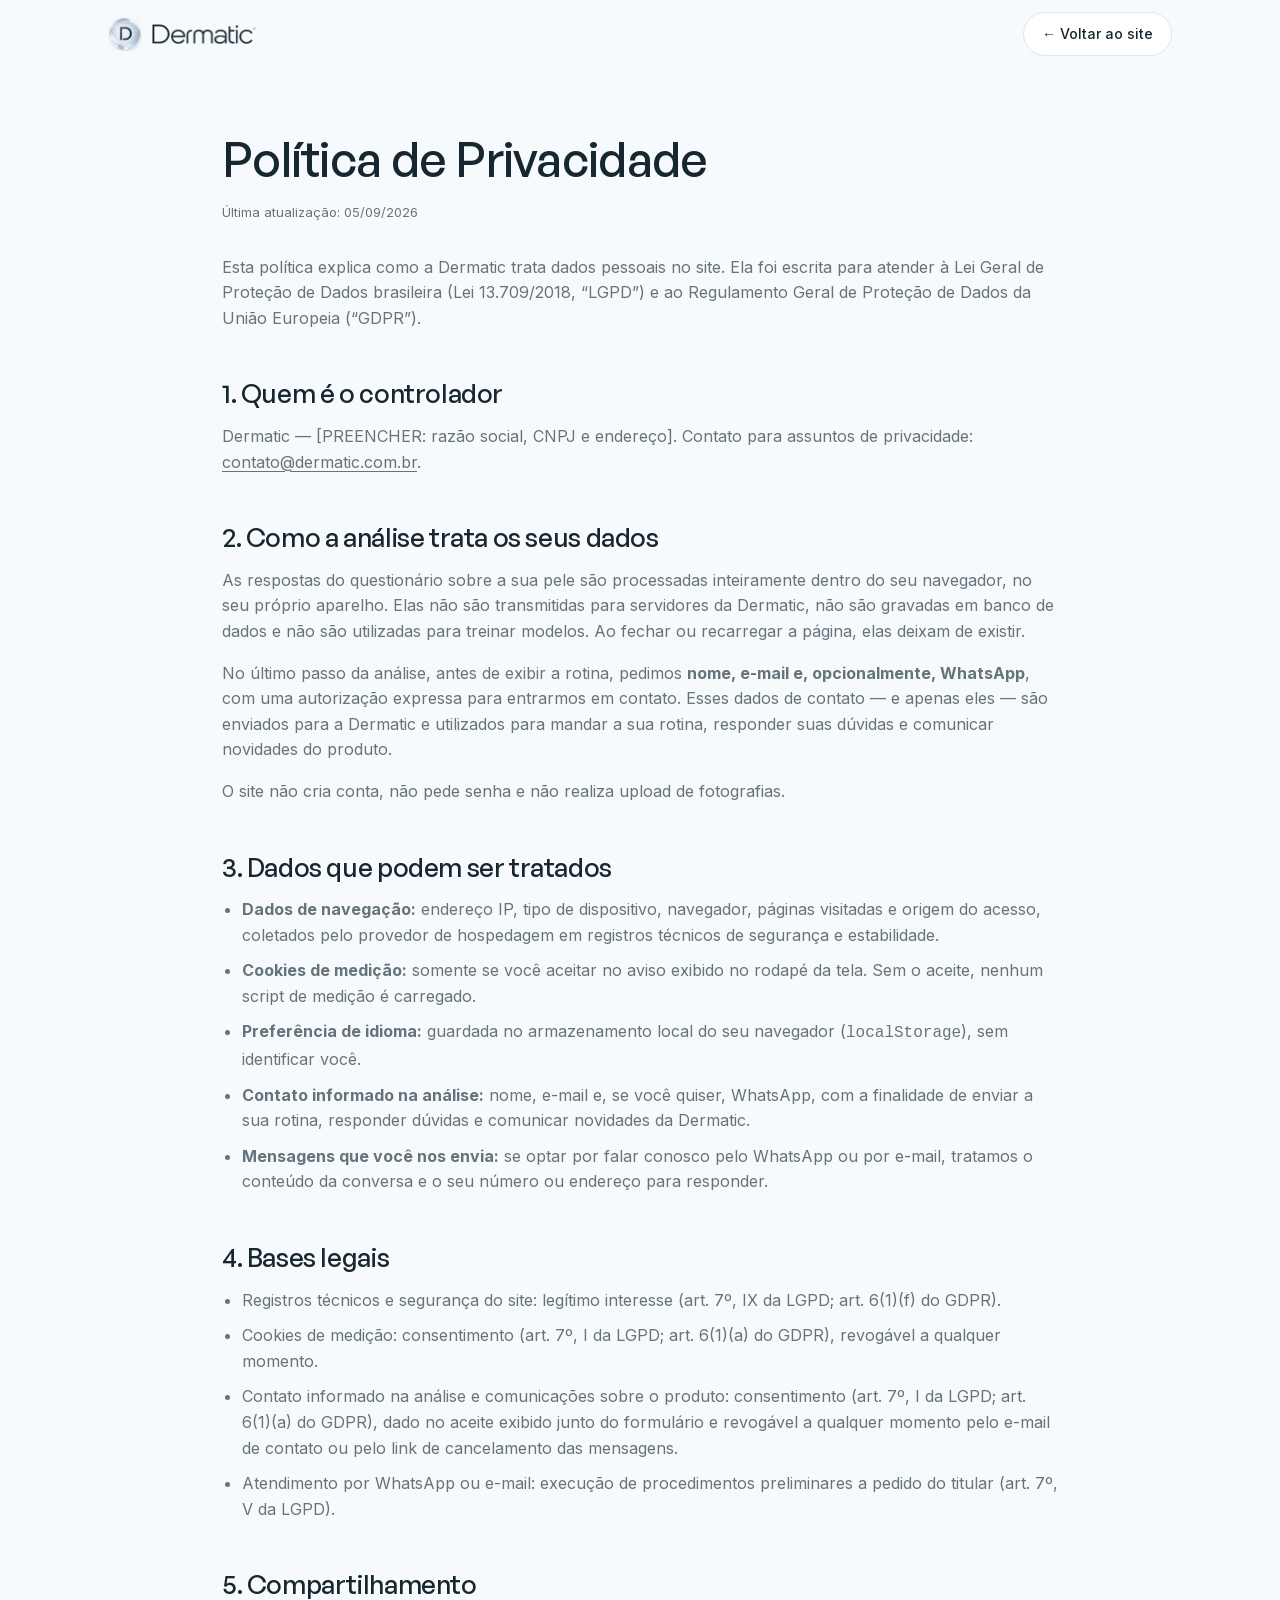
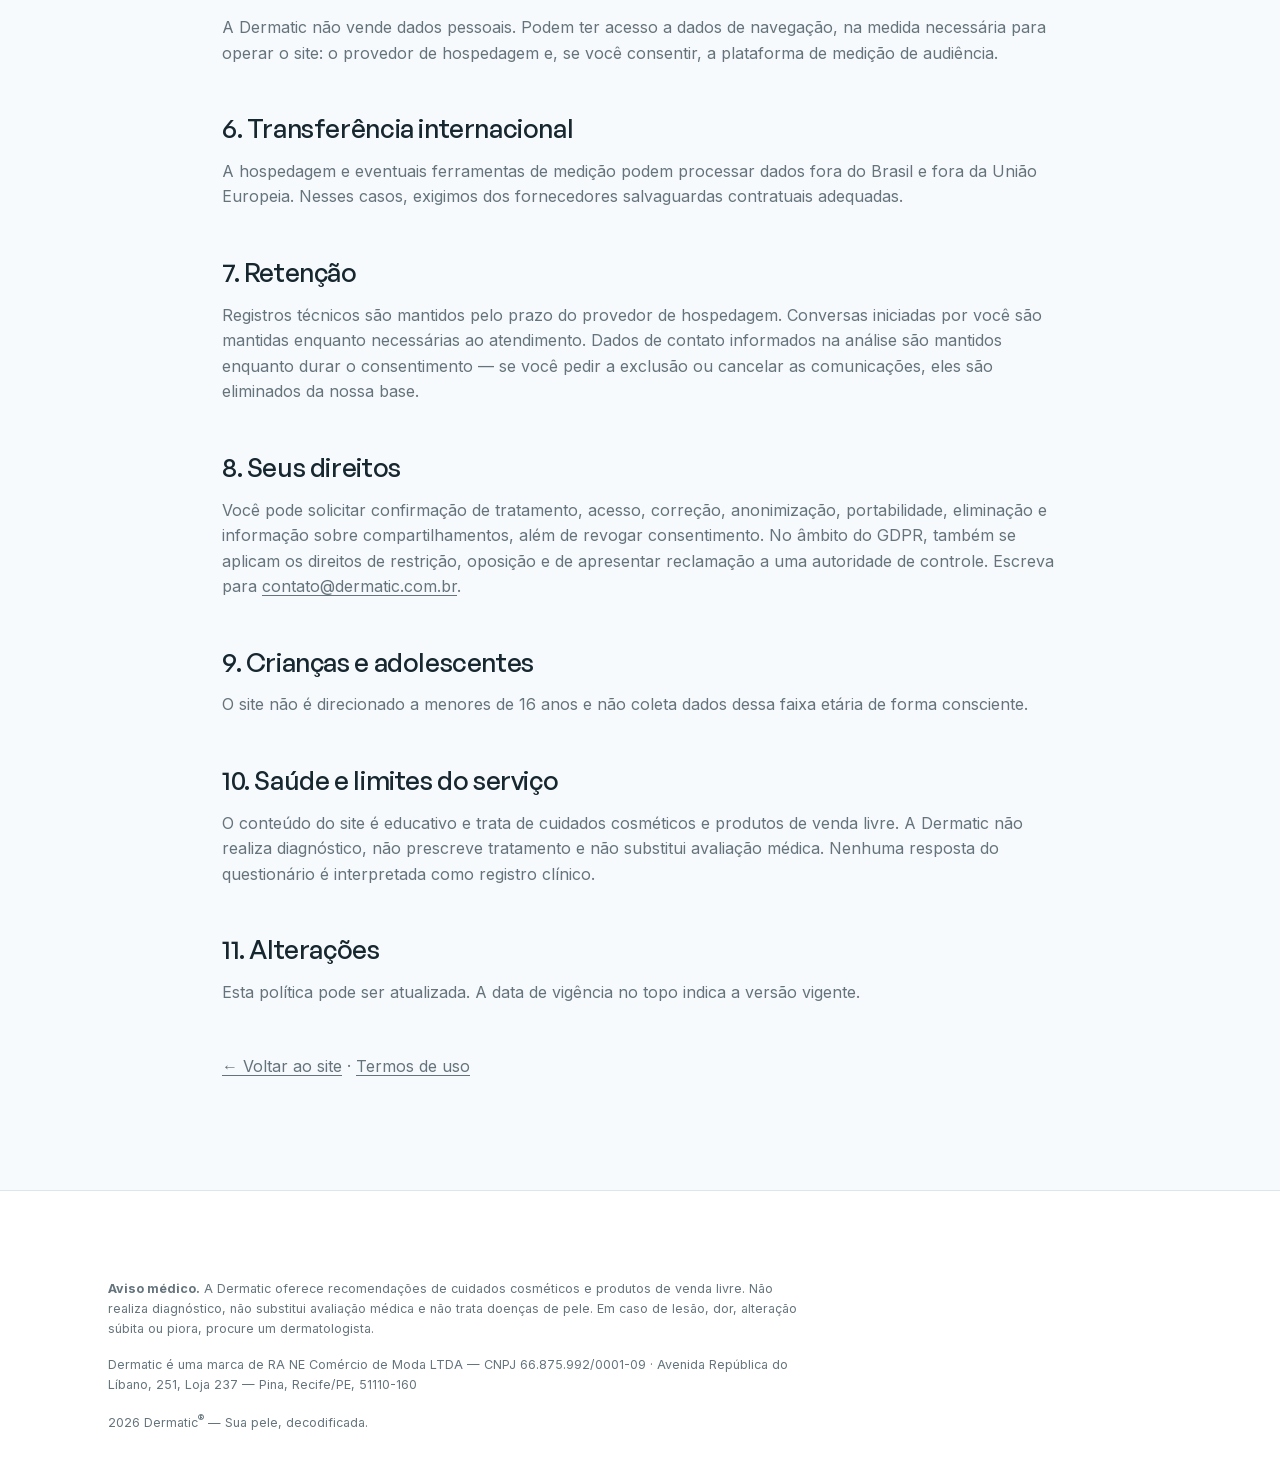
==== commit 0f5721e8: "Identifica a empresa responsável no rodapé Adiciona razão social, CNPJ e endereço nos rodapés das tr" ====
--- a/privacidade.html
+++ b/privacidade.html
@@ -89,6 +89,7 @@
 <footer class="footer">
   <div class="wrap legal" style="margin-top:0;border-top:0">
     <p><strong>Aviso médico.</strong> A Dermatic oferece recomendações de cuidados cosméticos e produtos de venda livre. Não realiza diagnóstico, não substitui avaliação médica e não trata doenças de pele. Em caso de lesão, dor, alteração súbita ou piora, procure um dermatologista.</p>
+    <p>Dermatic é uma marca de RA NE Comércio de Moda LTDA — CNPJ 66.875.992/0001-09 · Avenida República do Líbano, 251, Loja 237 — Pina, Recife/PE, 51110-160</p>
     <p>2026 Dermatic<sup>®</sup> — Sua pele, decodificada.</p>
   </div>
 </footer>
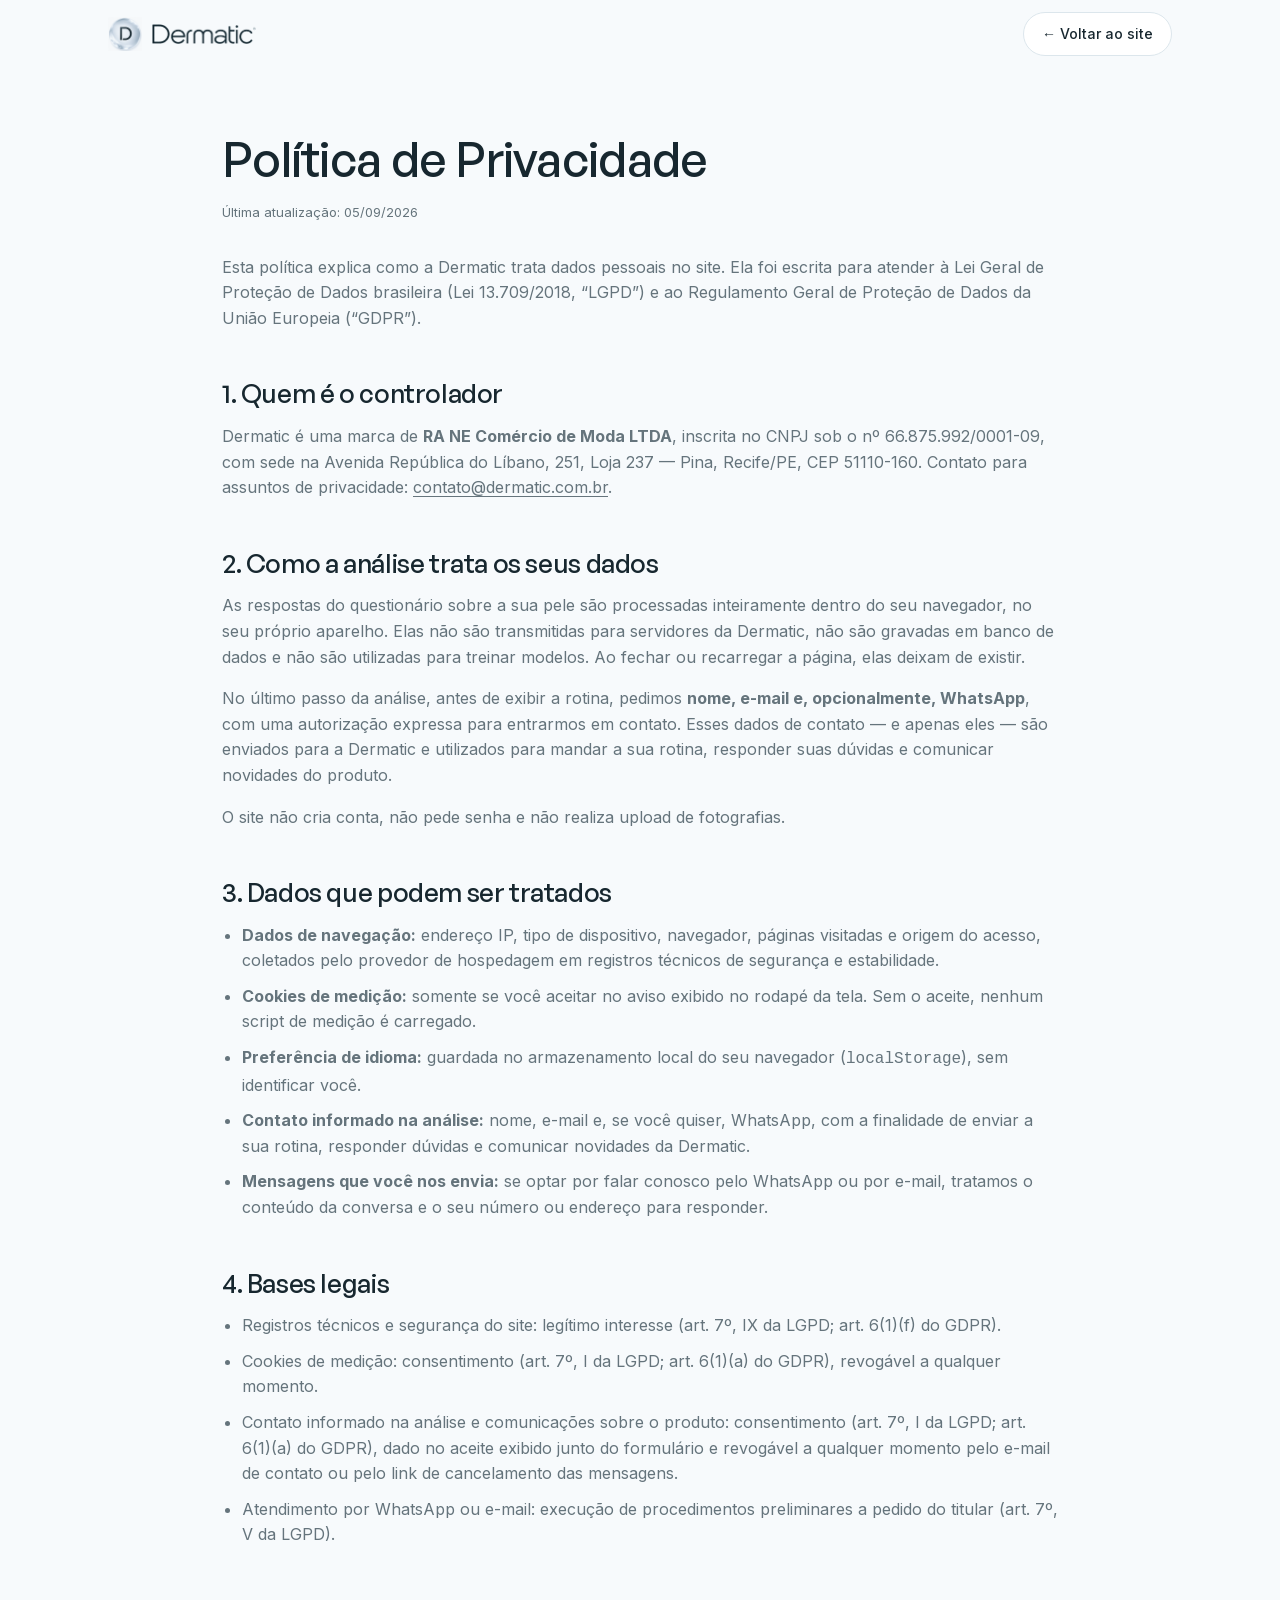
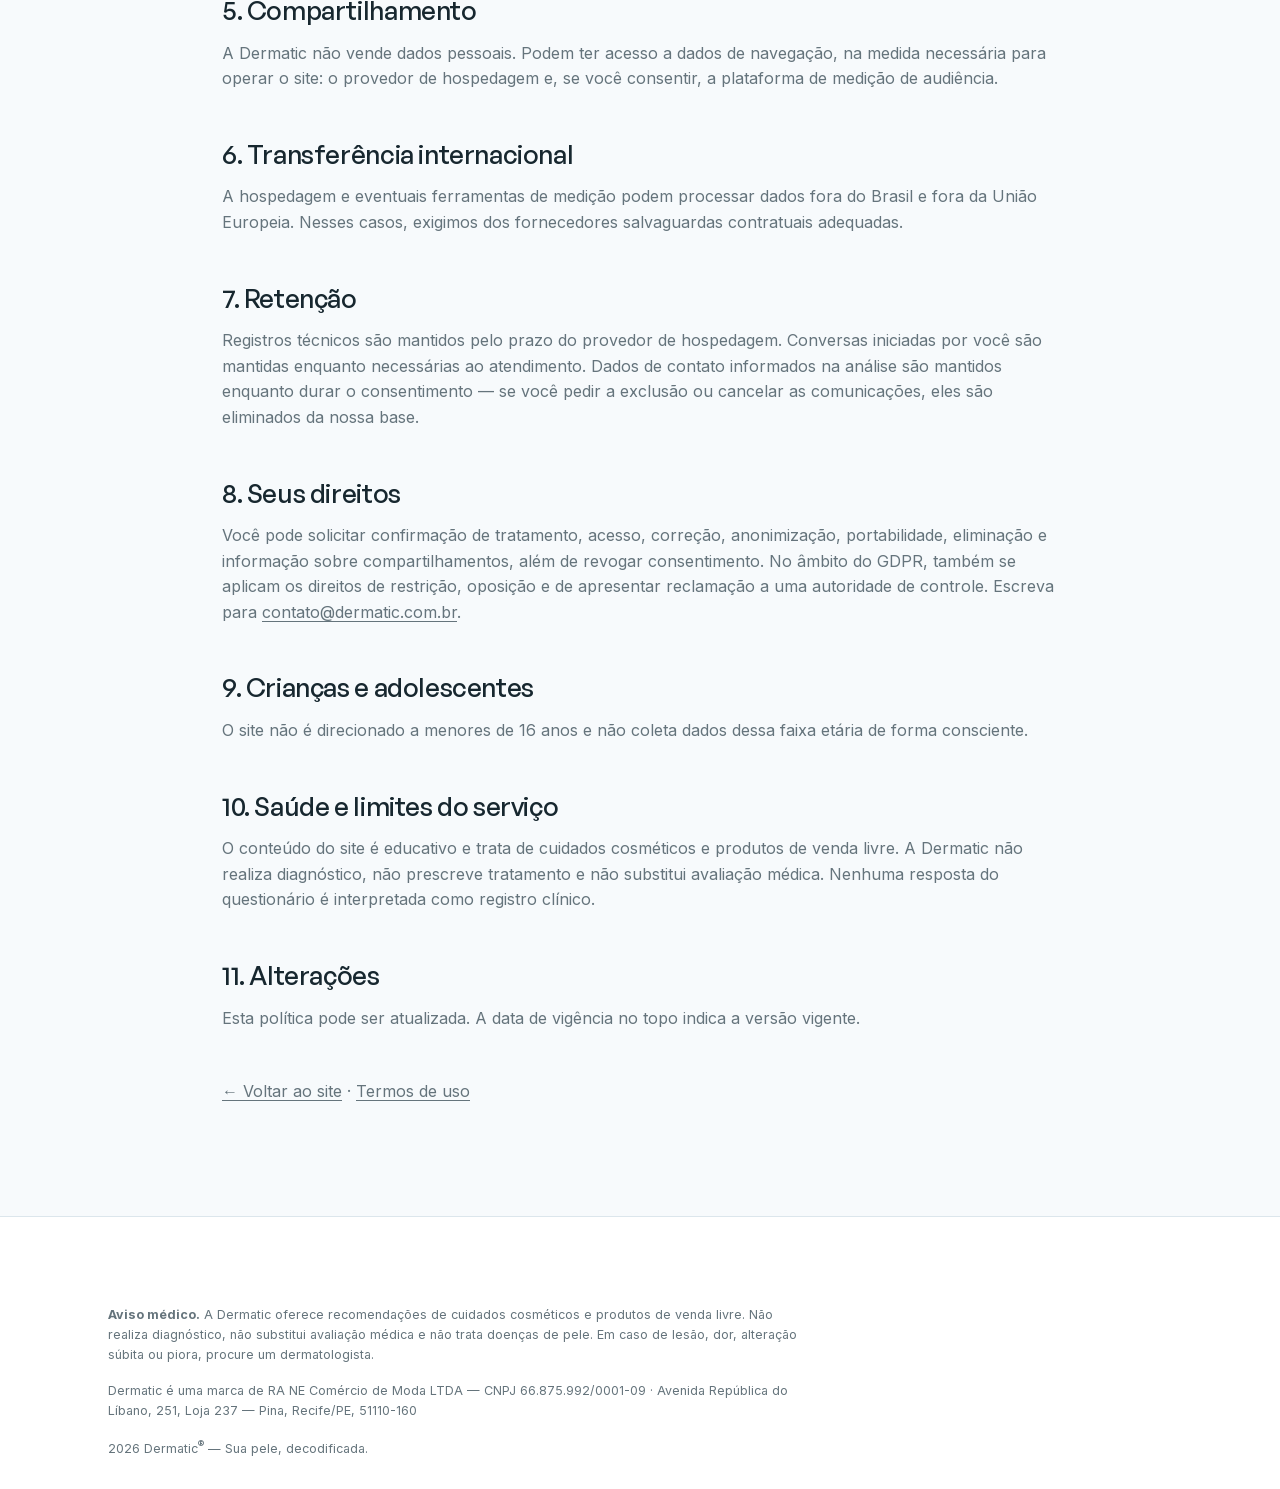
==== commit 5d338e87: "Tira os dois placeholders que estavam publicados nas páginas legais - privacidade.html: identifica o" ====
--- a/privacidade.html
+++ b/privacidade.html
@@ -30,8 +30,7 @@
   <p>Esta política explica como a Dermatic trata dados pessoais no site. Ela foi escrita para atender à Lei Geral de Proteção de Dados brasileira (Lei 13.709/2018, “LGPD”) e ao Regulamento Geral de Proteção de Dados da União Europeia (“GDPR”).</p>
 
   <h2>1. Quem é o controlador</h2>
-  <!-- TODO: revisão jurídica — inserir razão social, CNPJ e endereço completo do controlador -->
-  <p>Dermatic — [PREENCHER: razão social, CNPJ e endereço]. Contato para assuntos de privacidade: <a href="mailto:contato@dermatic.com.br">contato@dermatic.com.br</a>.</p>
+  <p>Dermatic é uma marca de <strong>RA NE Comércio de Moda LTDA</strong>, inscrita no CNPJ sob o nº 66.875.992/0001-09, com sede na Avenida República do Líbano, 251, Loja 237 — Pina, Recife/PE, CEP 51110-160. Contato para assuntos de privacidade: <a href="mailto:contato@dermatic.com.br">contato@dermatic.com.br</a>.</p>
   <!-- TODO: revisão jurídica — indicar encarregado (DPO) exigido pelo art. 41 da LGPD, se aplicável -->
 
   <h2>2. Como a análise trata os seus dados</h2>
